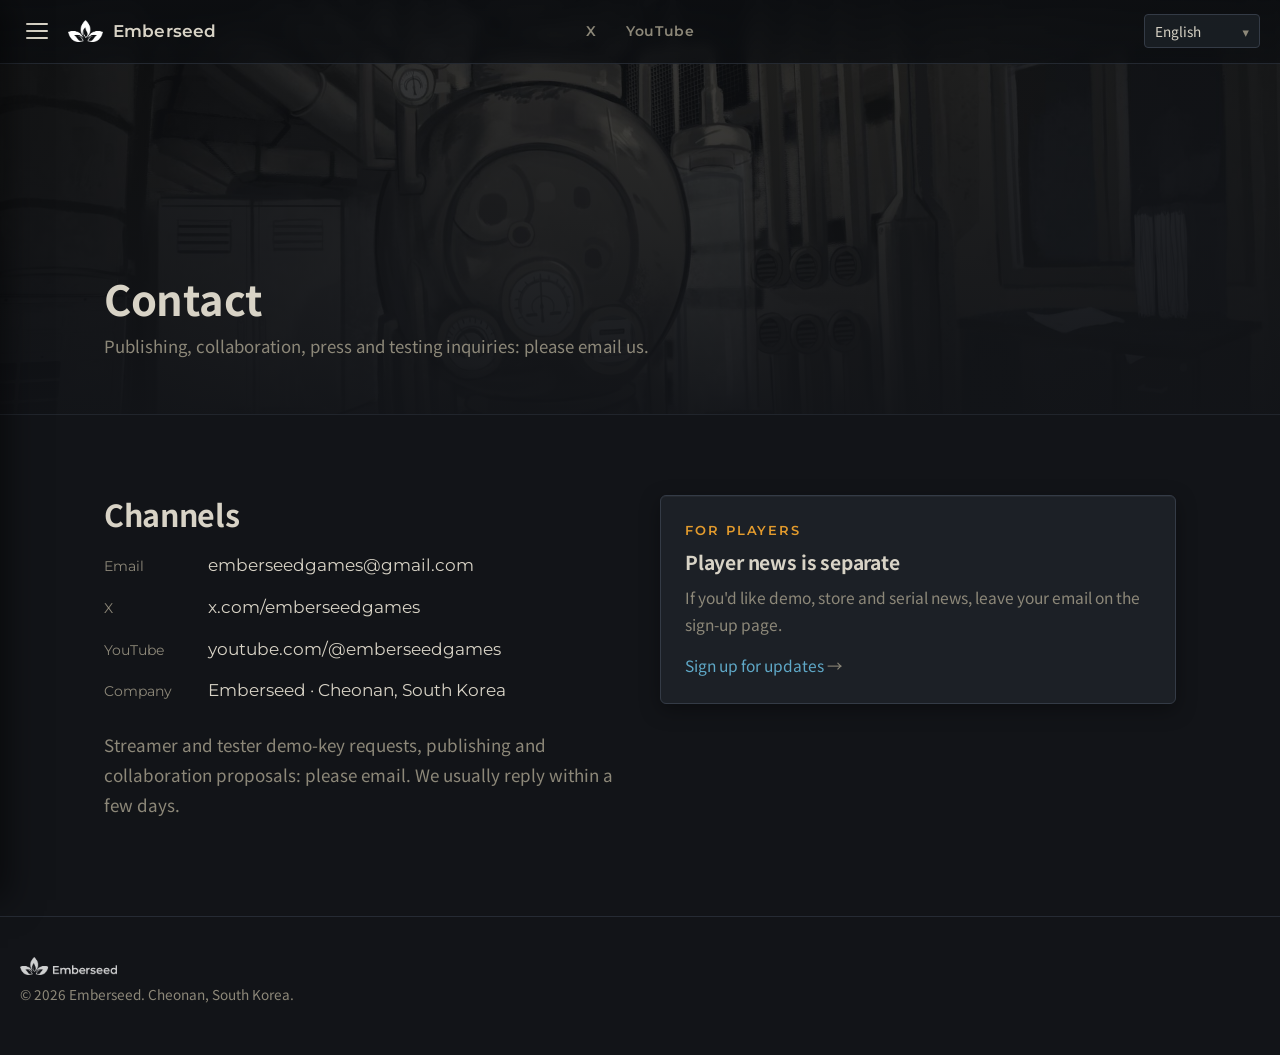
==== contact.html @ 22db96a5 "영어 작은 라벨(kicker) 전부 걷음 — 머리·절 제목 위" ====
<!DOCTYPE html>
<html lang="ko">
<head>
<meta charset="utf-8">
<meta name="viewport" content="width=device-width, initial-scale=1">
<title data-i18n="contact.title">연락 — Emberseed</title>
<meta name="description" data-i18n-content="contact.desc" content="Emberseed 연락처와 소식 알림 신청.">
<link rel="icon" href="assets/img/favicon.png">
<link rel="preconnect" href="https://fonts.googleapis.com">
<link href="https://fonts.googleapis.com/css2?family=Montserrat:wght@500;600;700&family=Noto+Sans+KR:wght@400;500;700&family=Noto+Sans+JP:wght@400;500;700&family=Noto+Sans+SC:wght@400;500;700&display=swap" rel="stylesheet">
<link rel="stylesheet" href="assets/css/site.css">
</head>
<body>

<header class="topbar">
  <div class="wrap">
    <div class="left">
      <button class="menu-btn" type="button" aria-label="메뉴" aria-expanded="false"><span></span><span></span><span></span></button>
      <a class="brand" href="index.html"><img src="assets/img/mark_white.png" alt=""> Emberseed</a>
    </div>
    <nav class="social" aria-label="Channels">
      <a href="https://x.com/emberseedgames" target="_blank" rel="noopener" title="X">X</a>
      <a href="https://www.youtube.com/@emberseedgames" target="_blank" rel="noopener" title="YouTube">YouTube</a>
    </nav>
    <div class="right">
      <div class="lang" aria-label="Language">
        <button class="lang-cur" type="button" aria-haspopup="listbox" aria-expanded="false"><span class="lang-cur-label">한국어</span><span class="caret">▾</span></button>
        <div class="lang-menu" role="listbox">
          <button type="button" role="option" data-lang="ko">한국어</button>
          <button type="button" role="option" data-lang="en">English</button>
          <button type="button" role="option" data-lang="ja">日本語</button>
          <button type="button" role="option" data-lang="zh">简体中文</button>
        </div>
      </div>
    </div>
  </div>
</header>

<div class="drawer-dim"></div>
<aside class="drawer" aria-hidden="true">
  <div class="drawer-head">
    <a class="brand" href="index.html"><img src="assets/img/mark_white.png" alt=""> Emberseed</a>
    <button class="drawer-close" type="button" aria-label="닫기">×</button>
  </div>
  <nav class="drawer-nav">
    <a href="team.html" data-i18n="nav.team">팀 소개</a>
    <div class="group open">
      <button class="group-head" type="button" aria-expanded="true"><span data-i18n="nav.game">STALVERON</span><span class="caret">▾</span></button>
      <div class="sub">
        <a href="stalveron.html" data-i18n="nav.intro">게임 소개</a>
        <a href="devlog.html" data-i18n="nav.devlog">개발일지</a>
        <a href="spinoff.html" data-i18n="nav.spinoff">스핀오프 소설</a>
      </div>
    </div>
    <a href="notify.html" data-i18n="nav.notify">소식 알림 신청</a>
    <div class="bottom">
      <a href="contact.html" data-i18n="nav.contact">연락</a>
    </div>
  </nav>
</aside>

<section class="banner" style="background-image:url(assets/img/control_night.jpg)">
  <div class="wrap inner">
    <h1 data-i18n="contact.h1">연락</h1>
    <p class="tag" data-i18n="contact.tag">퍼블리싱·협업·취재·테스트 문의는 메일로 주세요.</p>
  </div>
</section>

<section class="section">
  <div class="wrap cols">
    <div>
      <h2 data-i18n="contact.channels.h2">채널</h2>
      <ul class="links">
        <li><span class="k" data-i18n="contact.k.mail">메일</span><a href="mailto:emberseedgames@gmail.com">emberseedgames@gmail.com</a></li>
        <li><span class="k">X</span><a href="https://x.com/emberseedgames" target="_blank" rel="noopener">x.com/emberseedgames</a></li>
        <li><span class="k">YouTube</span><a href="https://www.youtube.com/@emberseedgames" target="_blank" rel="noopener">youtube.com/@emberseedgames</a></li>
        <li><span class="k" data-i18n="contact.k.company">회사</span><span data-i18n="contact.company.v">Emberseed · 충남 천안</span></li>
      </ul>
      <p class="dim" style="margin-top:24px" data-i18n="contact.dim">스트리머·테스터 데모 키 문의, 퍼블리싱·협업 제안은 메일로 주세요. 보통 며칠 안에 답합니다.</p>
    </div>
    <div class="card">
      <div class="n">FOR PLAYERS</div>
      <h3 data-i18n="contact.b2c.h3">플레이어 소식은 따로 받습니다</h3>
      <p data-i18n="contact.b2c.p">데모·스토어·연재 소식을 받고 싶으시면 알림 신청 페이지에서 메일을 남겨 주세요.</p>
      <p style="margin-top:14px"><a href="notify.html#notify" data-i18n="nav.notify">소식 알림 신청</a> →</p>
    </div>
  </div>
</section>

<footer class="footer">
  <div class="wrap">
    <div>
      <a class="brand" href="index.html"><img src="assets/img/logo_white_h.png" alt="Emberseed"></a>
      <div style="margin-top:8px" data-i18n="footer.copy">© 2026 Emberseed. 천안, 대한민국.</div>
    </div>
  </div>
</footer>

<script src="assets/i18n.js"></script>
<script src="assets/site.js"></script>
</body>
</html>
---- assets/css/site.css ----
/* Emberseed — 회사 홈페이지 · 톤 = 게임 UI 토큰(minosproto/ui/ui_theme.gd) */
:root {
  --ground: #121418;     /* 화면 바닥 강철 */
  --steel: #1c2026;      /* 판 강철 */
  --steel-hi: #343b46;   /* 모서리 빛 */
  --steel-lo: #0c0e11;   /* 모서리 그늘 */
  --ink: #d8d3c6;        /* 글(따뜻한 회백) */
  --ink-dim: #8d8879;    /* 흐린 글 · 라벨 */
  --amber: #e39b2d;      /* 주목 */
  --amber-deep: #a86a15;
  --star: #5fa8c7;       /* 별의 것 */
  --star-glow: #39c6e8;
  --magenta: #bf2389;    /* 회사 로고 단색 */
  --paper: #242118;
  --paper-ink: #cfc6ae;
  --max: 1120px;
  --font: "Noto Sans KR", "Pretendard", system-ui, -apple-system, "Segoe UI", sans-serif;
  --font-en: "Montserrat", "Noto Sans KR", sans-serif;
}
* { box-sizing: border-box; }
html { scroll-behavior: smooth; }
body {
  margin: 0; background: var(--ground); color: var(--ink);
  font-family: var(--font); font-size: 17px; line-height: 1.75;
  -webkit-font-smoothing: antialiased; word-break: keep-all;
}
a { color: var(--star); text-decoration: none; }
a:hover { color: var(--star-glow); }
img { max-width: 100%; display: block; }
h1, h2, h3 { font-weight: 700; line-height: 1.25; margin: 0 0 .5em; letter-spacing: -.01em; }
h1 { font-size: 2.6rem; }
h2 { font-size: 1.9rem; }
h3 { font-size: 1.2rem; }
p { margin: 0 0 1em; }
.en { font-family: var(--font-en); }
.dim { color: var(--ink-dim); }
.wrap { max-width: var(--max); margin: 0 auto; padding: 0 24px; }

/* ── 상단 바 ── */
.topbar {
  position: fixed; inset: 0 0 auto 0; z-index: 10; height: 64px;
  display: flex; align-items: center;
  background: linear-gradient(to bottom, rgba(12,14,17,.92), rgba(12,14,17,.75));
  border-bottom: 1px solid rgba(52,59,70,.6); backdrop-filter: blur(6px);
}
.topbar .wrap { display: grid; grid-template-columns: 1fr auto 1fr; align-items: center; width: 100%; max-width: none; padding: 0 20px; }   /* 왼쪽 ☰·마크 · 가운데 X·YouTube · 오른쪽 언어 */
.topbar .right { justify-self: end; }
.brand { display: flex; align-items: center; gap: 10px; color: var(--ink); font-family: var(--font-en); font-weight: 600; font-size: 1.05rem; letter-spacing: .01em; }
.brand img { height: 22px; width: auto; }
.topbar .left, .topbar .right { display: flex; align-items: center; gap: 14px; }
.social { display: flex; gap: 6px; justify-self: center; }
.social a { color: var(--ink-dim); font-family: var(--font-en); font-weight: 600; font-size: .9rem; letter-spacing: .04em; padding: 6px 12px; border-radius: 4px; }
.social a:hover { color: var(--amber); background: rgba(52,59,70,.35); }
/* ☰ */
.menu-btn { display: grid; gap: 5px; background: none; border: 0; padding: 8px 6px; cursor: pointer; }
.menu-btn span { display: block; width: 22px; height: 2px; background: var(--ink); border-radius: 2px; transition: .2s; }
.menu-btn:hover span { background: var(--amber); }
/* 서랍(왼쪽에서 밀려 나옴) */
.drawer-dim { position: fixed; inset: 0; background: rgba(0,0,0,.55); opacity: 0; pointer-events: none; transition: opacity .25s; z-index: 30; }
.drawer { position: fixed; top: 0; bottom: 0; left: 0; width: min(320px, 86vw); background: var(--steel); border-right: 1px solid var(--steel-hi); box-shadow: 8px 0 32px rgba(0,0,0,.5); transform: translateX(-100%); transition: transform .28s cubic-bezier(.2,.7,.2,1); z-index: 31; display: flex; flex-direction: column; }
body.drawer-open .drawer { transform: none; }
body.drawer-open .drawer-dim { opacity: 1; pointer-events: auto; }
.drawer-head { display: flex; align-items: center; justify-content: space-between; height: 64px; padding: 0 16px 0 20px; border-bottom: 1px solid rgba(52,59,70,.6); }
.drawer-close { background: none; border: 0; color: var(--ink-dim); font-size: 1.6rem; line-height: 1; cursor: pointer; padding: 4px 8px; }
.drawer-close:hover { color: var(--ink); }
.drawer-nav { display: flex; flex-direction: column; padding: 14px 12px; flex: 1; }
.drawer-nav a { color: var(--ink); padding: 12px 14px; border-radius: 4px; font-size: 1.05rem; font-weight: 500; }
.drawer-nav a:hover { background: rgba(52,59,70,.45); }
.drawer-nav a.on { color: var(--amber); }
.drawer-nav .group-head { display: flex; align-items: center; justify-content: space-between; width: 100%; background: none; border: 0; color: var(--ink); padding: 12px 14px; border-radius: 4px; font-size: 1.05rem; font-weight: 500; font-family: inherit; cursor: pointer; text-align: left; }
.drawer-nav .group-head:hover { background: rgba(52,59,70,.45); }
.drawer-nav .group-head .caret { color: var(--ink-dim); transition: transform .2s; }
.drawer-nav .group:not(.open) .group-head .caret { transform: rotate(-90deg); }
.drawer-nav .group:not(.open) .sub { display: none; }
.drawer-nav .sub { display: flex; flex-direction: column; margin: 0 0 6px 18px; border-left: 2px solid var(--steel-hi); }
.drawer-nav .sub a { font-size: .95rem; color: var(--ink-dim); padding: 9px 14px; }
.drawer-nav .sub a:hover, .drawer-nav .sub a.on { color: var(--amber); }
.drawer-nav .bottom { margin-top: auto; border-top: 1px solid rgba(52,59,70,.6); padding-top: 12px; display: flex; flex-direction: column; }
.notify-page { padding: 12px; }
/* 언어 전환기(드롭다운) */
.lang { position: relative; }
.lang-cur { display: flex; align-items: center; justify-content: space-between; gap: 6px; min-width: 116px; background: rgba(28,32,38,.85); border: 1px solid var(--steel-hi); color: var(--ink); border-radius: 4px; padding: 6px 10px; font-size: .85rem; font-family: inherit; cursor: pointer; }
.lang-cur:hover { border-color: var(--amber); }
.lang-cur .caret { color: var(--ink-dim); font-size: .8rem; }
.lang-menu { display: none; position: absolute; right: 0; top: calc(100% + 6px); min-width: 140px; background: var(--steel); border: 1px solid var(--steel-hi); border-radius: 6px; padding: 6px; box-shadow: 0 10px 28px rgba(0,0,0,.5); z-index: 20; }
.lang.open .lang-menu { display: grid; }
.lang-menu button { display: block; width: 100%; text-align: left; background: none; border: 0; color: var(--ink-dim); padding: 8px 10px; border-radius: 4px; font-size: .9rem; font-family: inherit; cursor: pointer; }
.lang-menu button:hover { color: var(--ink); background: rgba(52,59,70,.45); }
.lang-menu button.on { color: var(--amber); }
html[lang="ja"] body { font-family: "Noto Sans JP", var(--font); word-break: normal; }
html[lang="zh"] body { font-family: "Noto Sans SC", var(--font); word-break: normal; }
html[lang="en"] body { word-break: normal; }

/* ── 히어로(첫 화면) ── */
.hero {
  position: relative; min-height: 100vh; display: grid; place-items: center; text-align: center;
  background: var(--ground) url("../img/hero_dawn.jpg") center / cover no-repeat;
}
.hero::after {
  content: ""; position: absolute; inset: 0;
  background: linear-gradient(to bottom, rgba(18,20,24,.35) 0%, rgba(18,20,24,.15) 40%, rgba(18,20,24,.92) 100%);
}
.hero .inner { position: relative; z-index: 1; padding: 120px 24px 80px; }
/* 게임 타이틀 화면 그대로(scenes/title_screen.gd _apply_ink_theme) = 명조 · 종이빛 · 검은 그림자 · 호박 부제 */
.hero .game-title { font-family: "Noto Serif KR", serif; font-weight: 600; font-size: clamp(64px, 7.5vw, 120px); line-height: 1.05; letter-spacing: .02em; color: #d8d3c6; text-shadow: 3px 3px 0 rgba(0,0,0,.55), 0 6px 30px rgba(0,0,0,.5); margin: 0 0 40px; }
.hero .lead { font-size: 1.25rem; margin-bottom: .3em; }
.hero .sub { color: var(--ink-dim); font-size: .95rem; margin-bottom: 36px; }
/* 회사 첫 화면 = 한 화면(스크롤 없음) · 왼쪽 엘리나 */
body.home { overflow: hidden; height: 100vh; }
body.home .hero { height: 100vh; min-height: 0; }
body.home .footer { position: fixed; left: 0; right: 0; bottom: 0; border-top: 0; padding: 18px 0; background: linear-gradient(to top, rgba(12,14,17,.85), rgba(12,14,17,0)); z-index: 2; }
body.home .footer .wrap { justify-content: flex-start; max-width: none; padding: 0 20px; }   /* 맨 왼쪽 아래 */
.hero .char {
  /* 상반신만 크게 = 전신 그림을 2배로 키워 화면 아래로 내린다(머리~허리만 보임) */
  position: absolute; left: -1vw; bottom: -30vh; height: 140vh; width: auto; z-index: 0;   /* 0 = 배경 어둠(::after) 아래 → 같은 톤을 받는다 · 머리 꼭대기 ≈ 화면 14% */
  filter: brightness(.86) saturate(.85) contrast(.96) drop-shadow(0 8px 26px rgba(0,0,0,.55));
  -webkit-mask-image: linear-gradient(to bottom, #000 64%, rgba(0,0,0,0) 79%);
  mask-image: linear-gradient(to bottom, #000 64%, rgba(0,0,0,0) 79%);              /* 허벅지 아래는 땅 어둠에 녹인다 */
  pointer-events: none;
}
@media (max-width: 1100px) { .hero .char { height: 70vh; left: 0; opacity: .85; } }
@media (max-width: 820px) { .hero .char { display: none; } }

/* ── 작은 배너(하위 페이지 머리) ── */
.banner {
  position: relative; min-height: 46vh; display: grid; align-items: end;
  background-color: var(--ground); background-position: center; background-size: cover; background-repeat: no-repeat;
}
.banner::after { content: ""; position: absolute; inset: 0; background: linear-gradient(to bottom, rgba(18,20,24,.55), rgba(18,20,24,.96)); }
.banner .inner { position: relative; z-index: 1; width: 100%; padding: 120px 24px 36px; }   /* 본문 .wrap 과 같은 왼쪽 선 */
.banner .kicker { color: var(--amber); font-size: .85rem; letter-spacing: .25em; text-transform: uppercase; font-family: var(--font-en); margin-bottom: 8px; }
.banner h1 { margin-bottom: .2em; }
.banner .tag { color: var(--ink-dim); font-size: 1.05rem; max-width: 640px; }

/* ── 버튼 ── */
.btn {
  display: inline-block; padding: 12px 22px; border-radius: 4px; font-weight: 700; font-size: .95rem;
  border: 1px solid var(--steel-hi); background: rgba(28,32,38,.85); color: var(--ink); transition: .15s;
}
.btn:hover { border-color: var(--amber); color: var(--amber); }
.btn.primary { background: var(--amber); border-color: var(--amber); color: #1a1206; }
.btn.primary:hover { background: #f0ad45; color: #1a1206; }
.btn + .btn { margin-left: 10px; }
.hero .btn, .notify .btn { min-width: 240px; text-align: center; }          /* 말이 바뀌어도 버튼 크기 고정 */

/* ── 절 ── */
.section { padding: 80px 0; border-top: 1px solid rgba(52,59,70,.45); }
.section.tight { padding: 56px 0; }
.section .kicker { color: var(--amber); font-size: .8rem; letter-spacing: .25em; text-transform: uppercase; font-family: var(--font-en); margin-bottom: 6px; }
.section h2 { margin-bottom: .6em; }
.cols { display: grid; gap: 40px; grid-template-columns: 1fr 1fr; align-items: start; }
.cols-3 { display: grid; gap: 24px; grid-template-columns: repeat(3, 1fr); }
.prose { max-width: 720px; }
.prose p { color: var(--ink); }
.prose .quote { color: var(--paper-ink); border-left: 3px solid var(--amber-deep); padding: 4px 0 4px 18px; margin: 1.4em 0; font-size: 1.12rem; }

/* 판(카드) = 강철판 */
.card {
  background: var(--steel); border: 1px solid var(--steel-hi); border-radius: 6px; padding: 24px;
  box-shadow: inset 0 1px 0 rgba(255,255,255,.04), 0 6px 20px rgba(0,0,0,.35);
}
.card h3 { color: var(--ink); }
.card p { color: var(--ink-dim); font-size: .97rem; margin: 0; }
.card .n { color: var(--amber); font-family: var(--font-en); font-weight: 600; font-size: .8rem; letter-spacing: .15em; margin-bottom: 8px; }
/* 팀원 = 세로로 한 줄씩 · 왼쪽 큰 아바타 · 오른쪽 글 */
.members { display: grid; gap: 20px; }
.card.member { display: grid; grid-template-columns: 160px 1fr; gap: 32px; align-items: center; padding: 32px 36px; }
.card.member .avatar { width: 160px; height: 160px; border-radius: 50%; overflow: hidden; background: radial-gradient(circle at 50% 40%, #2a3038, #1a1e24); border: 1px solid var(--steel-hi); display: grid; place-items: center; }
.card.member .avatar img { width: 100%; height: 100%; object-fit: cover; }
.card.member .avatar img.mark { width: 64px; height: auto; opacity: .55; }   /* 사진 없는 자리 = 마크 */
.card.member { min-height: 224px; }
.card.member .who { min-height: 124px; display: flex; flex-direction: column; justify-content: center; }
.card.member .who h3 { font-size: 1.6rem; margin: 4px 0 10px; min-height: calc(1.6rem * 1.25 + .8rem * 1.5 + 2px); }   /* 영어 줄이 없어도 같은 높이 */
.card.member .who p { font-size: 1.05rem; }
.card.member .who .social-row { margin-top: 10px; min-height: 1.4em; font-size: .9rem; font-family: var(--font-en); }   /* 비어 있어도 자리를 지킨다 */
.card.member .who .social-row a { color: var(--ink-dim); }
.card.member .who .social-row a:hover { color: var(--amber); }
@media (max-width: 820px) { .card.member { grid-template-columns: 1fr; justify-items: center; text-align: center; } }
.card .name small { display: block; color: var(--ink-dim); font-family: var(--font-en); font-weight: 500; font-size: .8rem; letter-spacing: .04em; margin-top: 2px; }   /* 이름 = 한글 + 영어 고정(언어와 무관) */

/* 그림 */
.figure { border: 1px solid var(--steel-hi); border-radius: 6px; overflow: hidden; background: var(--steel-lo); }
.figure figcaption { padding: 10px 14px; color: var(--ink-dim); font-size: .85rem; border-top: 1px solid var(--steel-hi); }

/* 인물 */
.cast { display: grid; grid-template-columns: repeat(3, minmax(0, 1fr)); gap: 24px; }
.cast .who { min-width: 0; }
.cast .who { text-align: center; }
.cast .who .pic {
  height: 360px; display: grid; place-items: end center; overflow: hidden; border-radius: 6px;
  background: radial-gradient(ellipse at 50% 85%, rgba(227,155,45,.14), rgba(18,20,24,0) 60%), var(--steel);
  border: 1px solid var(--steel-hi);
}
.cast .who .pic img { height: 100%; width: auto; max-width: 100%; object-fit: contain; }
.cast .who h3 { margin: 14px 0 2px; }
.cast .who p { color: var(--ink-dim); font-size: .92rem; margin: 0; }

/* 표(사양) */
.spec { width: 100%; border-collapse: collapse; font-size: .97rem; }
.spec th, .spec td { text-align: left; padding: 10px 12px; border-bottom: 1px solid rgba(52,59,70,.6); vertical-align: top; }
.spec th { color: var(--ink-dim); font-weight: 500; width: 36%; white-space: nowrap; }

/* 데브로그 목록 · 연표 */
.timeline { list-style: none; margin: 0; padding: 0; border-left: 2px solid var(--steel-hi); }
.timeline li { position: relative; padding: 0 0 28px 28px; }
.timeline li::before { content: ""; position: absolute; left: -7px; top: 10px; width: 12px; height: 12px; border-radius: 50%; background: var(--ground); border: 2px solid var(--amber); }
.timeline .when { color: var(--amber); font-family: var(--font-en); font-weight: 600; font-size: .85rem; letter-spacing: .08em; }
.timeline h3 { margin: 2px 0 4px; }
.timeline p { color: var(--ink-dim); margin: 0; font-size: .97rem; }
.post { border: 1px solid var(--steel-hi); border-radius: 6px; padding: 28px; background: var(--steel); margin-bottom: 20px; }
.post .meta { color: var(--ink-dim); font-size: .85rem; margin-bottom: 6px; }
.post h3 { margin-bottom: .4em; }
.post p { color: var(--ink); margin: 0; }

/* 알림 신청 · 연락 */
.notify { padding: 24px 0; text-align: center; }   /* 상자 없음 — 버튼 + 한 줄 */
.notify h2 { margin-bottom: .3em; }
.notify p { color: var(--ink-dim); max-width: 560px; margin: 0 auto 20px; }
.notify p.below { margin: 16px auto 0; }   /* 버튼 밑 설명 */
.links { list-style: none; padding: 0; margin: 0; display: grid; gap: 12px; }
.links li { display: flex; gap: 14px; align-items: baseline; }
.links .k { color: var(--ink-dim); width: 90px; flex: none; font-size: .9rem; }
.links a, .links span { color: var(--ink); font-family: var(--font-en); }
.links a:hover { color: var(--star-glow); }

/* 바닥 */
.footer { border-top: 1px solid rgba(52,59,70,.6); padding: 40px 0 48px; color: var(--ink-dim); font-size: .85rem; }
.footer .wrap { display: flex; justify-content: flex-start; align-items: center; gap: 20px; flex-wrap: wrap; max-width: none; padding: 0 20px; }   /* 모든 페이지 = 첫 화면처럼 맨 왼쪽 */
.footer .brand img { height: 18px; opacity: .8; }
.footer nav a { color: var(--ink-dim); margin-left: 16px; }
.footer nav a:hover { color: var(--ink); }

@media (max-width: 820px) {
  body { font-size: 16px; }
  h1 { font-size: 2rem; } h2 { font-size: 1.55rem; }
  .cols, .cols-3, .cast { grid-template-columns: 1fr; }
  .cast .who .pic { height: 300px; }
  .topbar .right { gap: 8px; }
  .lang-cur { padding: 5px 8px; font-size: .8rem; }
  .section { padding: 56px 0; }
  .notify { padding: 28px 20px; }
  .btn + .btn { margin-left: 0; margin-top: 10px; }
}
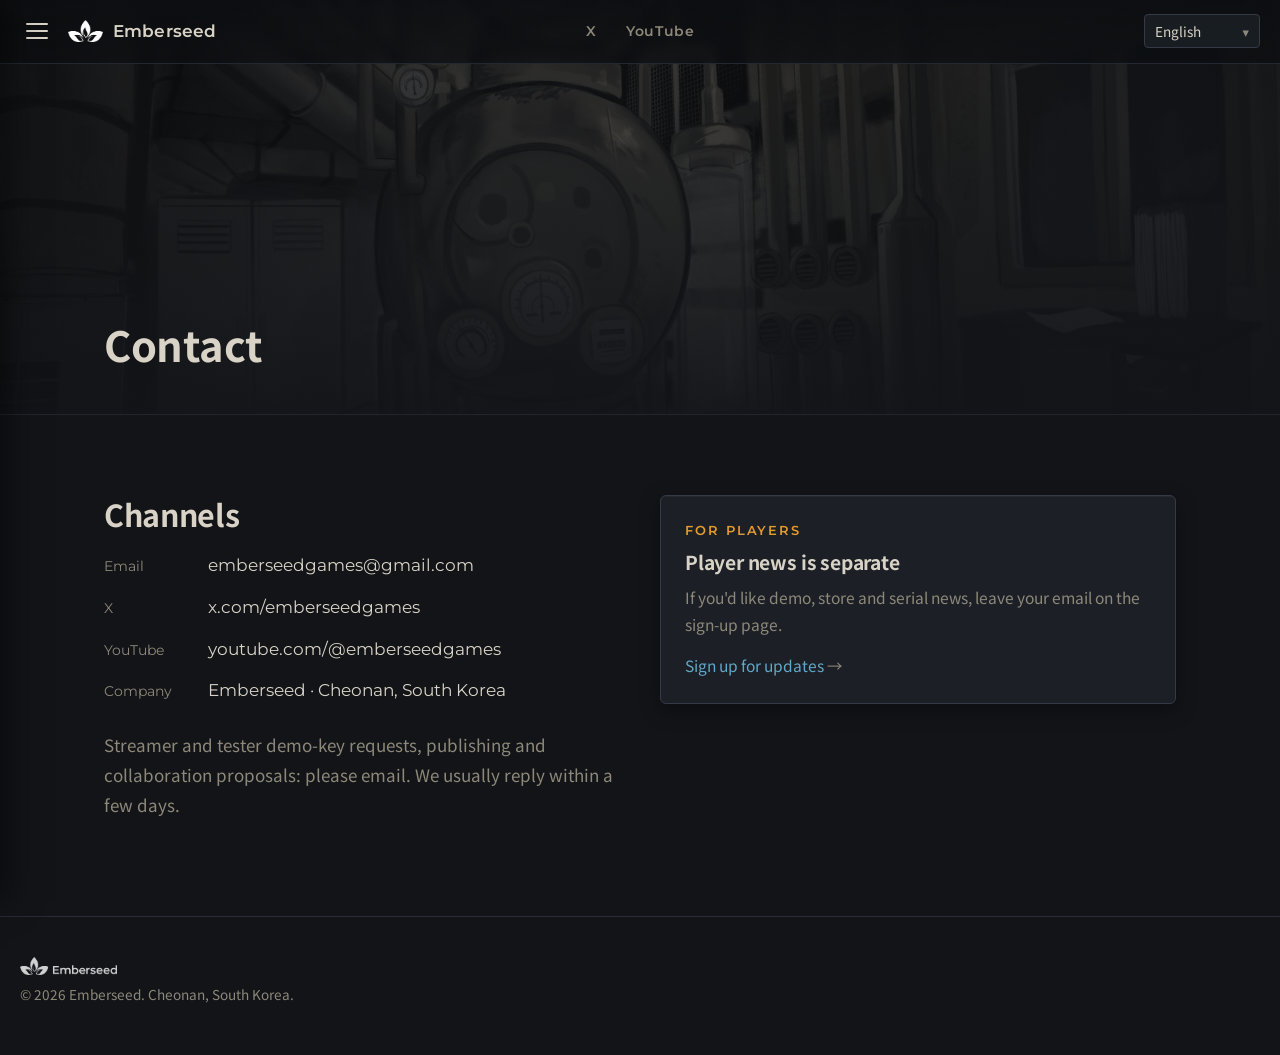
==== commit 8a847d5f: "연락 머리 한 줄 뺌(본문에 같은 말)" ====
--- a/contact.html
+++ b/contact.html
@@ -39,8 +39,8 @@
 <div class="drawer-dim"></div>
 <aside class="drawer" aria-hidden="true">
   <div class="drawer-head">
-    <a class="brand" href="index.html"><img src="assets/img/mark_white.png" alt=""> Emberseed</a>
-    <button class="drawer-close" type="button" aria-label="닫기">×</button>
+    <button class="menu-btn drawer-close" type="button" aria-label="닫기"><span></span><span></span><span></span></button>
+    <span class="brand"><img src="assets/img/mark_white.png" alt=""> Emberseed</span>
   </div>
   <nav class="drawer-nav">
     <a href="team.html" data-i18n="nav.team">팀 소개</a>
@@ -62,7 +62,6 @@
 <section class="banner" style="background-image:url(assets/img/control_night.jpg)">
   <div class="wrap inner">
     <h1 data-i18n="contact.h1">연락</h1>
-    <p class="tag" data-i18n="contact.tag">퍼블리싱·협업·취재·테스트 문의는 메일로 주세요.</p>
   </div>
 </section>
 
--- a/assets/css/site.css
+++ b/assets/css/site.css
@@ -60,9 +60,9 @@
 .drawer { position: fixed; top: 0; bottom: 0; left: 0; width: min(320px, 86vw); background: var(--steel); border-right: 1px solid var(--steel-hi); box-shadow: 8px 0 32px rgba(0,0,0,.5); transform: translateX(-100%); transition: transform .28s cubic-bezier(.2,.7,.2,1); z-index: 31; display: flex; flex-direction: column; }
 body.drawer-open .drawer { transform: none; }
 body.drawer-open .drawer-dim { opacity: 1; pointer-events: auto; }
-.drawer-head { display: flex; align-items: center; justify-content: space-between; height: 64px; padding: 0 16px 0 20px; border-bottom: 1px solid rgba(52,59,70,.6); }
-.drawer-close { background: none; border: 0; color: var(--ink-dim); font-size: 1.6rem; line-height: 1; cursor: pointer; padding: 4px 8px; }
-.drawer-close:hover { color: var(--ink); }
+.drawer-head { display: flex; align-items: center; gap: 14px; height: 64px; padding: 0 20px; border-bottom: 1px solid rgba(52,59,70,.6); }   /* 상단 바 ☰ 와 같은 자리 */
+.drawer-head .brand { cursor: default; }
+.drawer-close span { background: var(--amber); }   /* 열린 상태 = ☰ 그대로 · 호박색 */
 .drawer-nav { display: flex; flex-direction: column; padding: 14px 12px; flex: 1; }
 .drawer-nav a { color: var(--ink); padding: 12px 14px; border-radius: 4px; font-size: 1.05rem; font-weight: 500; }
 .drawer-nav a:hover { background: rgba(52,59,70,.45); }
@@ -150,7 +150,12 @@
 .section h2 { margin-bottom: .6em; }
 .cols { display: grid; gap: 40px; grid-template-columns: 1fr 1fr; align-items: start; }
 .cols-3 { display: grid; gap: 24px; grid-template-columns: repeat(3, 1fr); }
+.cols.story { max-width: 1480px; grid-template-columns: 3fr 2fr; gap: 56px; align-items: center; }   /* 그림 왼쪽·크게 · 글 오른쪽 · 틀도 넓게 */
+.cols.story .shot { width: 100%; height: auto; display: block; border-radius: 6px; box-shadow: 0 10px 30px rgba(0,0,0,.45); }
+.cols.story.flip { grid-template-columns: 2fr 3fr; }                 /* 글 왼쪽 · 그림 오른쪽 */
+.cols.story .shot.placeholder { aspect-ratio: 16 / 9; display: grid; place-items: center; background: var(--steel); border: 1px dashed var(--steel-hi); color: var(--ink-dim); font-size: .95rem; letter-spacing: .1em; }
 .prose { max-width: 720px; }
+.prose p, .banner .tag, .card p { word-break: keep-all; overflow-wrap: normal; text-wrap: pretty; }   /* 낱말 중간에서 안 끊는다(한국어) */
 .prose p { color: var(--ink); }
 .prose .quote { color: var(--paper-ink); border-left: 3px solid var(--amber-deep); padding: 4px 0 4px 18px; margin: 1.4em 0; font-size: 1.12rem; }
 
@@ -182,24 +187,53 @@
 .figure { border: 1px solid var(--steel-hi); border-radius: 6px; overflow: hidden; background: var(--steel-lo); }
 .figure figcaption { padding: 10px 14px; color: var(--ink-dim); font-size: .85rem; border-top: 1px solid var(--steel-hi); }
 
-/* 인물 */
-.cast { display: grid; grid-template-columns: repeat(3, minmax(0, 1fr)); gap: 24px; }
-.cast .who { min-width: 0; }
-.cast .who { text-align: center; }
-.cast .who .pic {
-  height: 360px; display: grid; place-items: end center; overflow: hidden; border-radius: 6px;
-  background: radial-gradient(ellipse at 50% 85%, rgba(227,155,45,.14), rgba(18,20,24,0) 60%), var(--steel);
-  border: 1px solid var(--steel-hi);
-}
-.cast .who .pic img { height: 100%; width: auto; max-width: 100%; object-fit: contain; }
-.cast .who h3 { margin: 14px 0 2px; }
-.cast .who p { color: var(--ink-dim); font-size: .92rem; margin: 0; }
+/* 인물 = 액자 셋(세로 3:4 · 강철 테 · 상반신이 채움 · 아래 이름판) */
+.wrap.wide { max-width: 1480px; }   /* 스토리 절과 같은 넓은 틀 */
+.cast { display: grid; grid-template-columns: repeat(4, minmax(0, 1fr)); gap: 28px; }   /* 4×2 · 틀을 넓혀 액자 크기는 세 칸 때와 같다 */
+/* 초상 없는 인물 = 빈 액자(역할·이름만) */
+.cast .frame.censored { background: radial-gradient(ellipse at 50% 40%, #1c2026, #0f1114 70%); }
+.cast .frame { position: relative; margin: 0; aspect-ratio: 3 / 4; overflow: hidden; border-radius: 4px; background: #15181d; border: 1px solid var(--steel-hi); box-shadow: inset 0 0 0 6px #0f1114, inset 0 0 0 7px rgba(52,59,70,.6), 0 12px 30px rgba(0,0,0,.45); }
+.cast .frame img { position: absolute; inset: 0; width: 100%; height: 100%; object-fit: cover; filter: brightness(.92); }   /* 액자용 파일(frame_*.jpg) = 머리 기준 같은 창으로 미리 잘라 둠 */
+.cast .frame figcaption { position: absolute; left: 0; right: 0; bottom: 0; height: 168px; box-sizing: border-box; padding: 34px 18px 14px; display: flex; flex-direction: column; justify-content: flex-start; background: linear-gradient(to top, rgba(12,14,17,.97) 55%, rgba(12,14,17,0)); }   /* 높이 고정 = 역할·이름 자리가 여덟 다 같다 */
+.cast .frame figcaption em { display: block; font-style: normal; color: var(--amber); font-size: .82rem; letter-spacing: .08em; margin-bottom: 0; line-height: 1.3; }   /* 역할(호박) */
+.cast .frame figcaption strong { display: block; font-size: 1.45rem; line-height: 1.25; color: var(--ink); }
+.cast .frame figcaption q { display: block; quotes: "“" "”"; font-family: "Noto Serif KR", serif; color: var(--paper-ink); font-size: .9rem; line-height: 1.45; margin-top: 6px; padding-left: .6em; text-indent: -.6em; }   /* 대사 한 줄 · 여는 따옴표는 밖에 걸어 둘째 줄이 글자 밑에 맞는다 */
 
 /* 표(사양) */
-.spec { width: 100%; border-collapse: collapse; font-size: .97rem; }
+.spec { width: 100%; max-width: 640px; border-collapse: collapse; font-size: .97rem; }
+.wrap.release { text-align: center; }   /* 스팀 위젯이 생기기 전까지 가운데 · 그 뒤 = 표 왼쪽 · 위젯 오른쪽 */
+.wrap.release .spec { margin: 0 auto; text-align: left; }
 .spec th, .spec td { text-align: left; padding: 10px 12px; border-bottom: 1px solid rgba(52,59,70,.6); vertical-align: top; }
 .spec th { color: var(--ink-dim); font-weight: 500; width: 36%; white-space: nowrap; }
 
+/* 개발일지 = 게시판(행을 누르면 본문이 그 자리에서 펼쳐진다) */
+.board { border-top: 1px solid var(--steel-hi); }
+.board .post { border-bottom: 1px solid rgba(52,59,70,.6); }
+.board summary { list-style: none; display: grid; grid-template-columns: 120px 1fr auto; gap: 20px; align-items: center; padding: 18px 10px; color: var(--ink); cursor: pointer; }
+.board summary::-webkit-details-marker { display: none; }
+.board summary:hover, .board .post[open] summary { background: rgba(52,59,70,.25); }
+.board .date { color: var(--ink-dim); font-family: var(--font-en); font-size: .9rem; letter-spacing: .04em; }
+.board .title { font-size: 1.08rem; font-weight: 500; }
+.board .meta { color: var(--amber); font-size: .82rem; letter-spacing: .06em; }
+.board .body { padding: 8px 10px 28px 150px; max-width: 900px; color: var(--ink); }
+.board .body p { margin: 0 0 1em; }
+.board .body img { border-radius: 6px; margin: 8px 0 16px; }
+@media (max-width: 820px) { .board summary { grid-template-columns: 1fr; gap: 4px; } .board .body { padding-left: 10px; } }
+/* 게시판 행(링크형 · 스핀오프 회차) */
+.board .row { display: grid; grid-template-columns: 120px 1fr auto; gap: 20px; align-items: center; padding: 18px 10px; color: var(--ink); border-bottom: 1px solid rgba(52,59,70,.6); }
+.board .row:hover { background: rgba(52,59,70,.25); }
+/* 읽기 페이지(스핀오프) = 좁은 단 · 명조 · 넉넉한 행간 · 진행바 · 이전/다음 */
+body.reader { background: #0f1114; }
+.progress { position: fixed; top: 64px; left: 0; right: 0; height: 3px; background: rgba(52,59,70,.35); z-index: 9; }
+.progress span { display: block; height: 100%; width: 0; background: var(--amber); transition: width .1s linear; }
+.read { max-width: 680px; margin: 0 auto; padding: 120px 24px 80px; }
+.read-head { text-align: center; margin-bottom: 48px; }
+.read-head .ep { color: var(--amber); font-family: var(--font-en); letter-spacing: .2em; font-size: .85rem; margin-bottom: 10px; }
+.read-head h1 { font-family: "Noto Serif KR", serif; font-weight: 600; font-size: 2rem; margin-bottom: .3em; }
+.read-body { font-family: "Noto Serif KR", serif; font-size: 1.12rem; line-height: 2; color: var(--paper-ink); word-break: keep-all; text-wrap: pretty; }
+.read-body p { margin: 0 0 1.4em; }
+.read-nav { display: flex; justify-content: space-between; align-items: center; margin-top: 64px; padding-top: 24px; border-top: 1px solid rgba(52,59,70,.6); font-size: .95rem; }
+.read-nav .off { color: rgba(141,136,121,.45); }
 /* 데브로그 목록 · 연표 */
 .timeline { list-style: none; margin: 0; padding: 0; border-left: 2px solid var(--steel-hi); }
 .timeline li { position: relative; padding: 0 0 28px 28px; }
@@ -233,7 +267,9 @@
 @media (max-width: 820px) {
   body { font-size: 16px; }
   h1 { font-size: 2rem; } h2 { font-size: 1.55rem; }
-  .cols, .cols-3, .cast { grid-template-columns: 1fr; }
+  .cols, .cols-3, .cols.story, .cols.story.flip { grid-template-columns: 1fr; }
+  .cast { grid-template-columns: 1fr 1fr; gap: 14px; }
+  .cols.story.flip .prose { order: 2; }
   .cast .who .pic { height: 300px; }
   .topbar .right { gap: 8px; }
   .lang-cur { padding: 5px 8px; font-size: .8rem; }
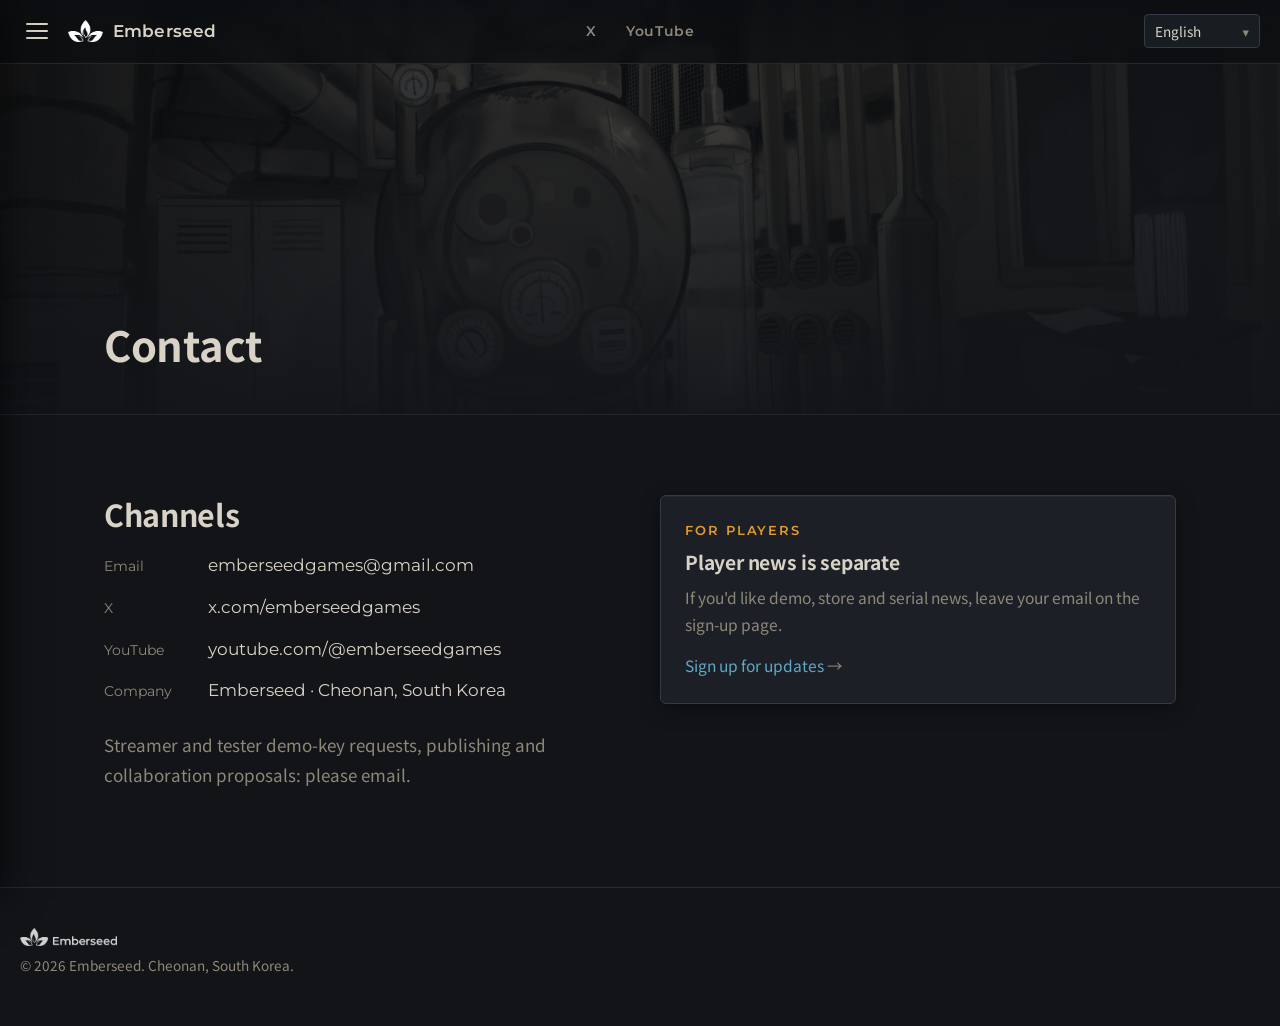
==== commit 560c41a3: "연락 «보통 며칠 안에 답합니다» 뺌" ====
--- a/contact.html
+++ b/contact.html
@@ -75,7 +75,7 @@
         <li><span class="k">YouTube</span><a href="https://www.youtube.com/@emberseedgames" target="_blank" rel="noopener">youtube.com/@emberseedgames</a></li>
         <li><span class="k" data-i18n="contact.k.company">회사</span><span data-i18n="contact.company.v">Emberseed · 충남 천안</span></li>
       </ul>
-      <p class="dim" style="margin-top:24px" data-i18n="contact.dim">스트리머·테스터 데모 키 문의, 퍼블리싱·협업 제안은 메일로 주세요. 보통 며칠 안에 답합니다.</p>
+      <p class="dim" style="margin-top:24px" data-i18n="contact.dim">스트리머·테스터 데모 키 문의, 퍼블리싱·협업 제안은 메일로 주세요.</p>
     </div>
     <div class="card">
       <div class="n">FOR PLAYERS</div>
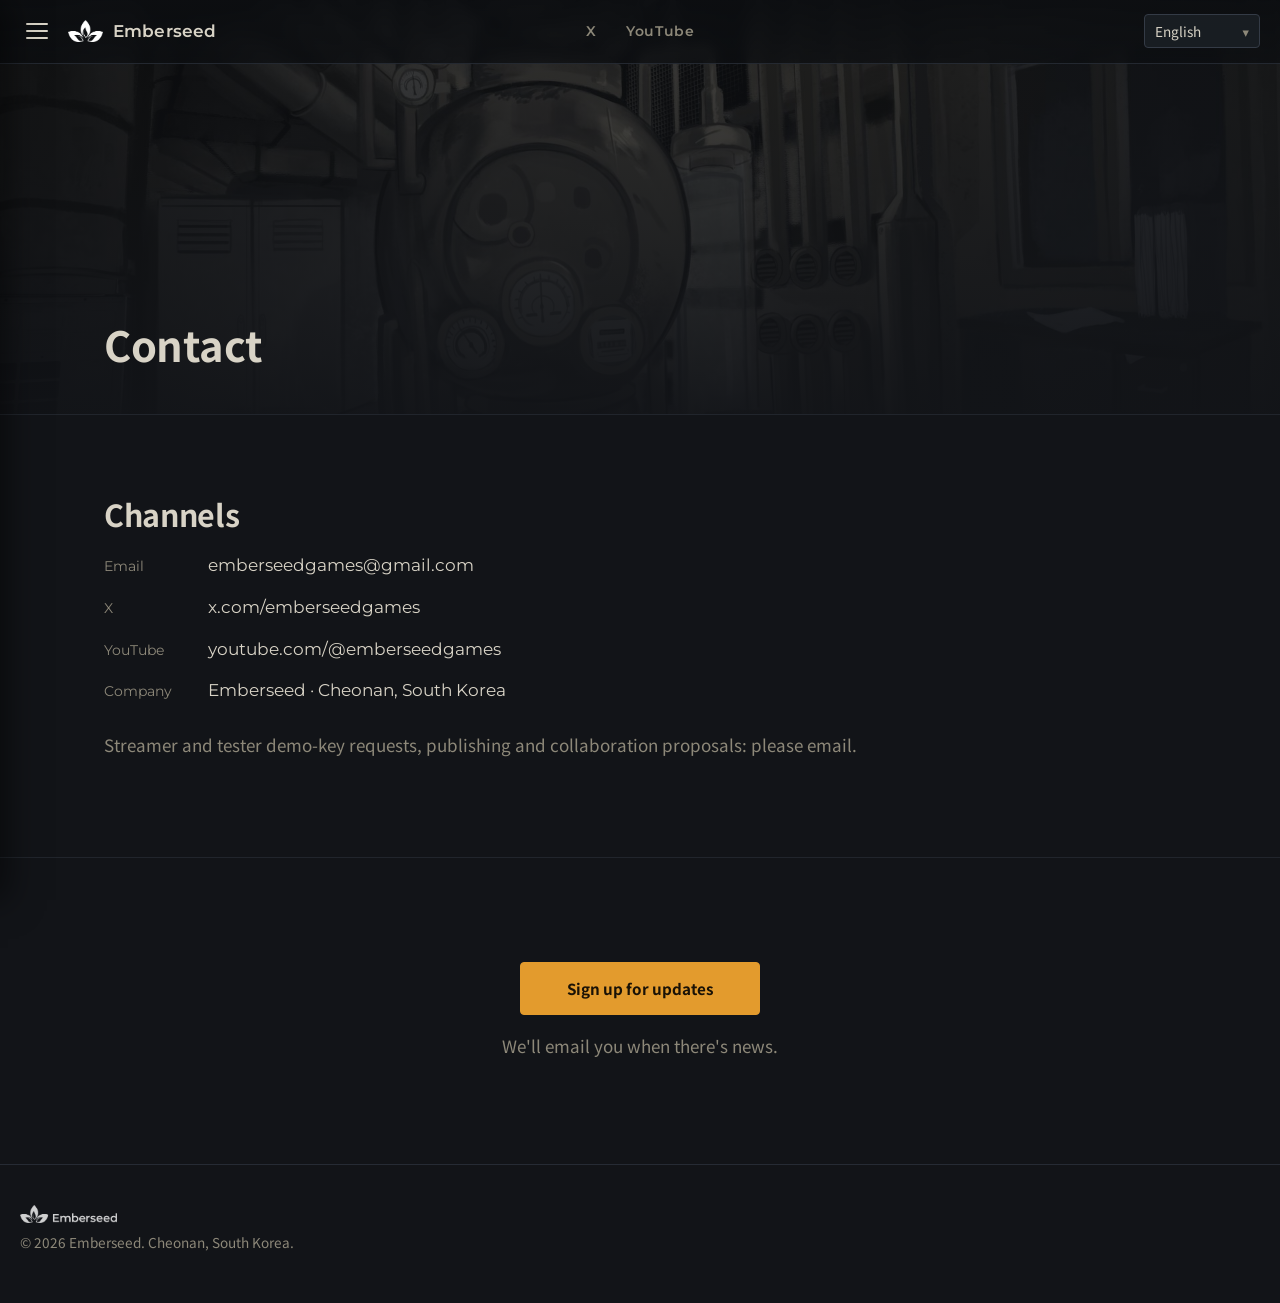
==== commit 142d9cef: "연락 = 채널 + 밑에 공통 알림 블록(플레이어 카드 뺌)" ====
--- a/contact.html
+++ b/contact.html
@@ -66,7 +66,7 @@
 </section>
 
 <section class="section">
-  <div class="wrap cols">
+  <div class="wrap">
     <div>
       <h2 data-i18n="contact.channels.h2">채널</h2>
       <ul class="links">
@@ -77,11 +77,14 @@
       </ul>
       <p class="dim" style="margin-top:24px" data-i18n="contact.dim">스트리머·테스터 데모 키 문의, 퍼블리싱·협업 제안은 메일로 주세요.</p>
     </div>
-    <div class="card">
-      <div class="n">FOR PLAYERS</div>
-      <h3 data-i18n="contact.b2c.h3">플레이어 소식은 따로 받습니다</h3>
-      <p data-i18n="contact.b2c.p">데모·스토어·연재 소식을 받고 싶으시면 알림 신청 페이지에서 메일을 남겨 주세요.</p>
-      <p style="margin-top:14px"><a href="notify.html#notify" data-i18n="nav.notify">소식 알림 신청</a> →</p>
+  </div>
+</section>
+
+<section class="section">
+  <div class="wrap">
+    <div class="notify" id="notify">
+      <a class="btn primary" href="notify.html#notify" data-notify data-i18n="btn.notify">소식 알림 신청</a>
+      <p class="below" data-i18n="home.notify.p">새 소식이 생기면 이메일로 알려 드립니다.</p>
     </div>
   </div>
 </section>
